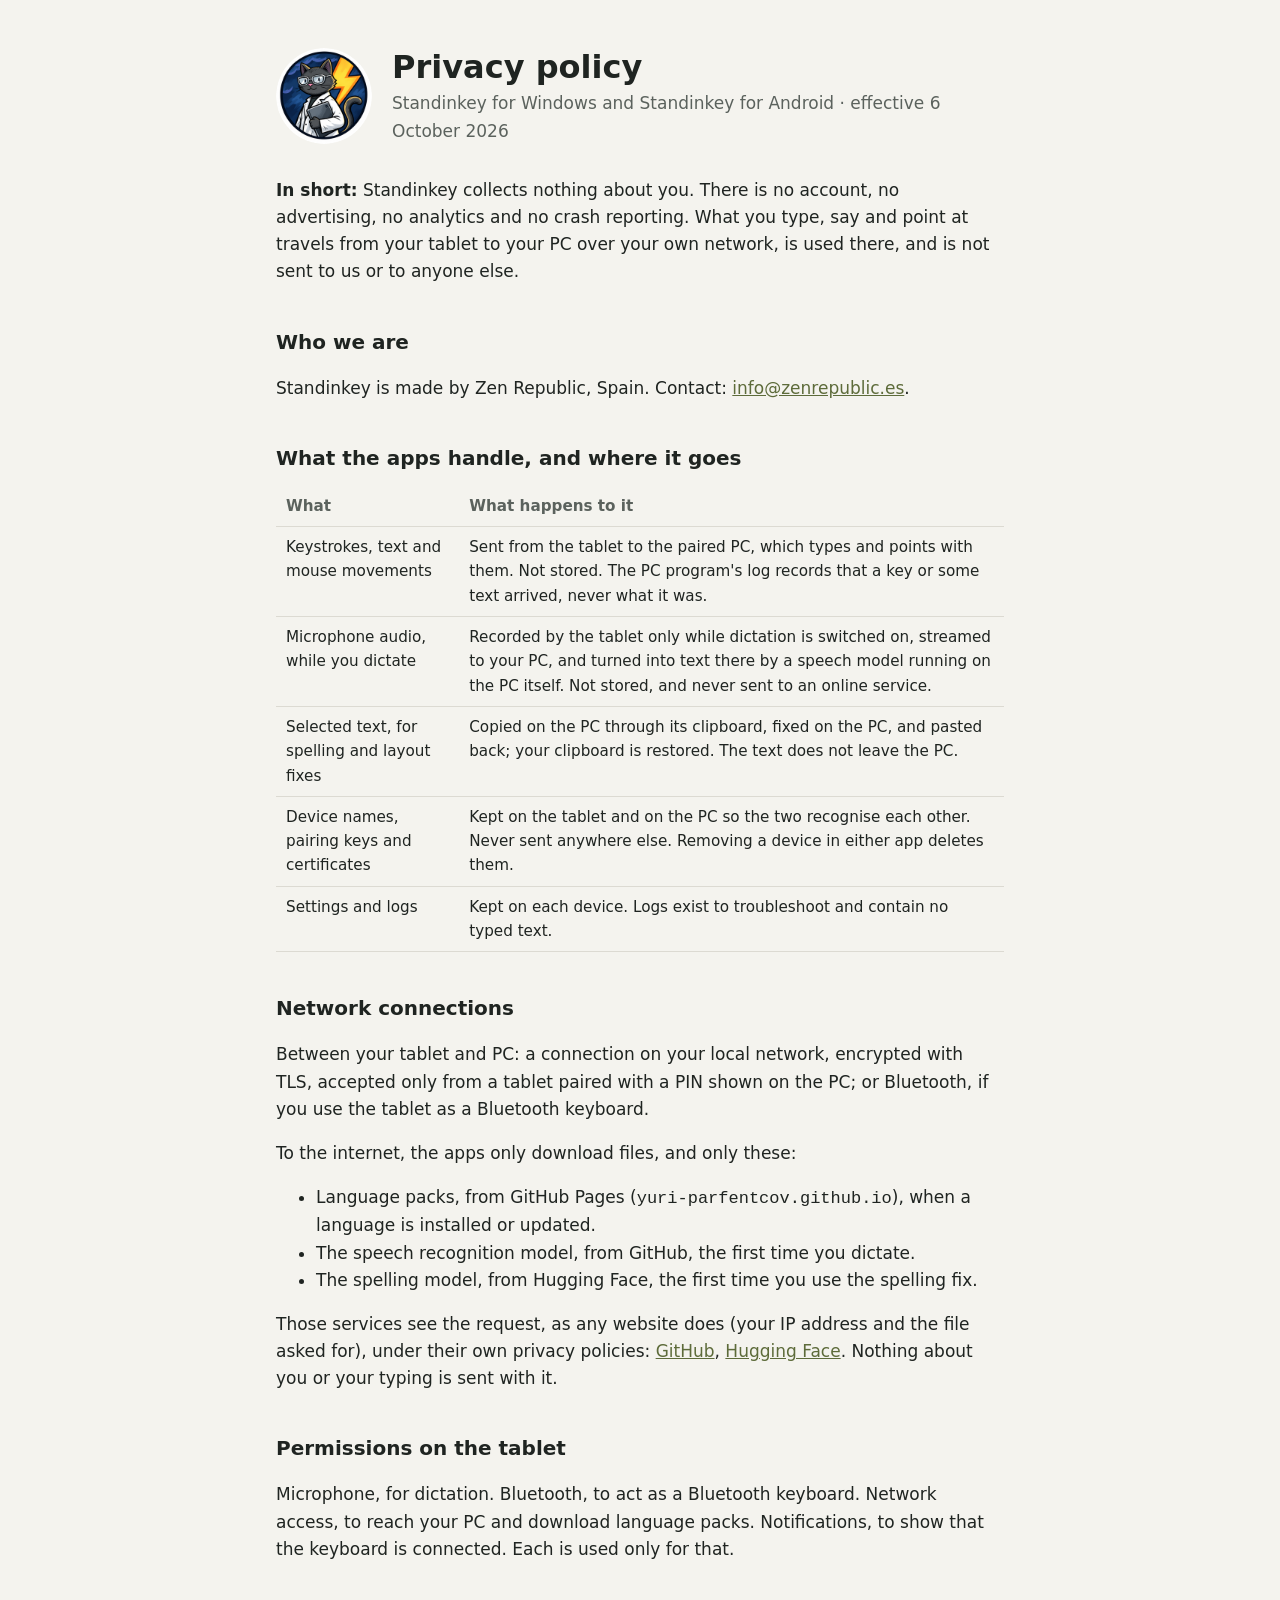
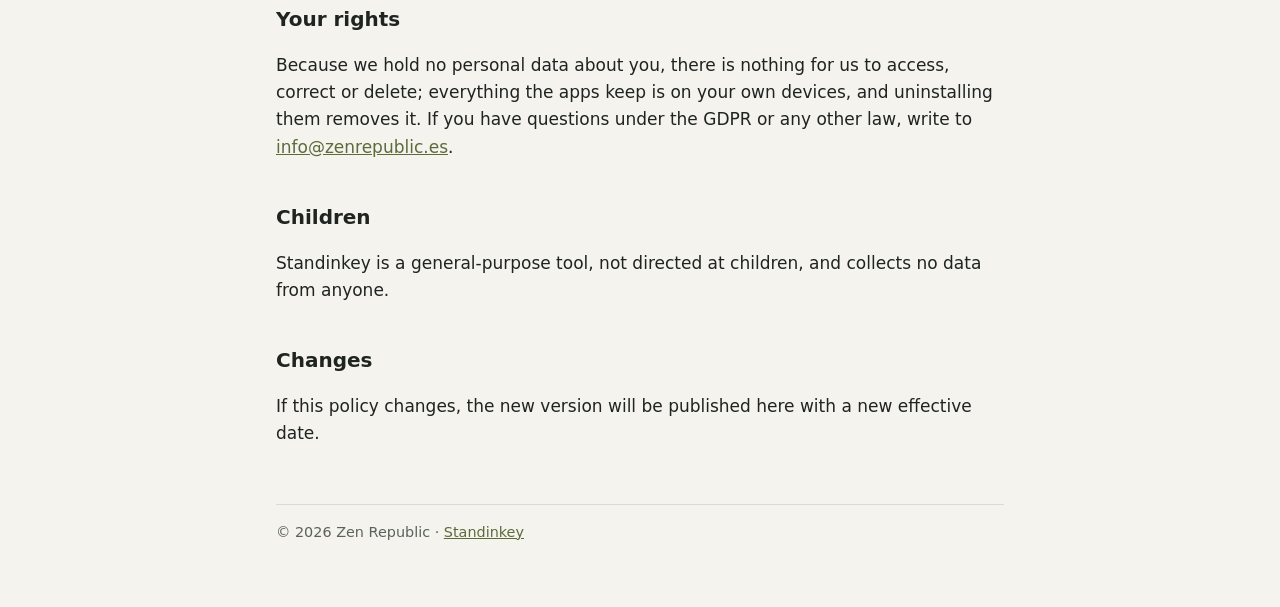
==== privacy.html @ 417d57b5 "Product page and privacy policy" ====
<!doctype html>
<html lang="en">
<head>
  <meta charset="utf-8">
  <meta name="viewport" content="width=device-width, initial-scale=1">
  <title>Standinkey Privacy</title>
  <meta name="description" content="What Standinkey does with what you type, say and point at.">
  <link rel="icon" href="logo.png">
  <link rel="stylesheet" href="style.css">
</head>
<body>
<main>
  <header>
    <img src="logo.png" alt="">
    <div>
      <h1>Privacy policy</h1>
      <p class="lede">Standinkey for Windows and Standinkey for Android · effective 6 October 2026</p>
    </div>
  </header>

  <p><strong>In short:</strong> Standinkey collects nothing about you. There is no account, no advertising,
    no analytics and no crash reporting. What you type, say and point at travels from your tablet to your PC
    over your own network, is used there, and is not sent to us or to anyone else.</p>

  <h2>Who we are</h2>
  <p>Standinkey is made by Zen Republic, Spain. Contact: <a href="mailto:info@zenrepublic.es">info@zenrepublic.es</a>.</p>

  <h2>What the apps handle, and where it goes</h2>
  <table>
    <tr><th>What</th><th>What happens to it</th></tr>
    <tr><td>Keystrokes, text and mouse movements</td>
      <td>Sent from the tablet to the paired PC, which types and points with them. Not stored. The PC program's
        log records that a key or some text arrived, never what it was.</td></tr>
    <tr><td>Microphone audio, while you dictate</td>
      <td>Recorded by the tablet only while dictation is switched on, streamed to your PC, and turned into text
        there by a speech model running on the PC itself. Not stored, and never sent to an online service.</td></tr>
    <tr><td>Selected text, for spelling and layout fixes</td>
      <td>Copied on the PC through its clipboard, fixed on the PC, and pasted back; your clipboard is restored.
        The text does not leave the PC.</td></tr>
    <tr><td>Device names, pairing keys and certificates</td>
      <td>Kept on the tablet and on the PC so the two recognise each other. Never sent anywhere else.
        Removing a device in either app deletes them.</td></tr>
    <tr><td>Settings and logs</td>
      <td>Kept on each device. Logs exist to troubleshoot and contain no typed text.</td></tr>
  </table>

  <h2>Network connections</h2>
  <p>Between your tablet and PC: a connection on your local network, encrypted with TLS, accepted only from a
    tablet paired with a PIN shown on the PC; or Bluetooth, if you use the tablet as a Bluetooth keyboard.</p>
  <p>To the internet, the apps only download files, and only these:</p>
  <ul>
    <li>Language packs, from GitHub Pages (<code>yuri-parfentcov.github.io</code>), when a language is installed or updated.</li>
    <li>The speech recognition model, from GitHub, the first time you dictate.</li>
    <li>The spelling model, from Hugging Face, the first time you use the spelling fix.</li>
  </ul>
  <p>Those services see the request, as any website does (your IP address and the file asked for), under their
    own privacy policies: <a href="https://docs.github.com/site-policy/privacy-policies/github-general-privacy-statement">GitHub</a>,
    <a href="https://huggingface.co/privacy">Hugging Face</a>. Nothing about you or your typing is sent with it.</p>

  <h2>Permissions on the tablet</h2>
  <p>Microphone, for dictation. Bluetooth, to act as a Bluetooth keyboard. Network access, to reach your PC and
    download language packs. Notifications, to show that the keyboard is connected. Each is used only for that.</p>

  <h2>Your rights</h2>
  <p>Because we hold no personal data about you, there is nothing for us to access, correct or delete; everything
    the apps keep is on your own devices, and uninstalling them removes it. If you have questions under the GDPR or
    any other law, write to <a href="mailto:info@zenrepublic.es">info@zenrepublic.es</a>.</p>

  <h2>Children</h2>
  <p>Standinkey is a general-purpose tool, not directed at children, and collects no data from anyone.</p>

  <h2>Changes</h2>
  <p>If this policy changes, the new version will be published here with a new effective date.</p>

  <footer>© 2026 Zen Republic · <a href="index.html">Standinkey</a></footer>
</main>
</body>
</html>
---- style.css ----
:root {
  --bg: #f4f3ee;
  --surface: #ffffff;
  --text: #1f2421;
  --muted: #5b625d;
  --accent: #5d6b3a;
  --accent-text: #ffffff;
  --border: #dcdad2;
}
@media (prefers-color-scheme: dark) {
  :root {
    --bg: #161917;
    --surface: #1f2421;
    --text: #e9ebe6;
    --muted: #a3aaa4;
    --accent: #a9bb78;
    --accent-text: #161917;
    --border: #343a36;
  }
}
* { box-sizing: border-box; }
body {
  margin: 0;
  background: var(--bg);
  color: var(--text);
  font: 17px/1.6 system-ui, -apple-system, "Segoe UI", Roboto, sans-serif;
}
main { max-width: 760px; margin: 0 auto; padding: 48px 16px 64px; }
header { display: flex; align-items: center; gap: 20px; margin-bottom: 32px; }
header img { width: 96px; height: 96px; border-radius: 50%; flex: none; }
h1 { font-size: 2rem; line-height: 1.2; margin: 0; }
h2 { font-size: 1.25rem; margin: 40px 0 8px; }
p, li { color: var(--text); }
.lede { color: var(--muted); margin: 4px 0 0; }
.cards { display: grid; grid-template-columns: repeat(auto-fit, minmax(240px, 1fr)); gap: 16px; margin: 24px 0; }
.card { background: var(--surface); border: 1px solid var(--border); border-radius: 14px; padding: 20px; }
.card h3 { margin: 0 0 6px; font-size: 1.05rem; }
.card p { margin: 0; color: var(--muted); font-size: 0.95rem; }
a { color: var(--accent); }
.button {
  display: inline-block; background: var(--accent); color: var(--accent-text);
  text-decoration: none; padding: 10px 18px; border-radius: 999px; font-weight: 600;
}
footer { margin-top: 56px; padding-top: 16px; border-top: 1px solid var(--border); color: var(--muted); font-size: 0.9rem; }
table { width: 100%; border-collapse: collapse; margin: 12px 0; font-size: 0.95rem; }
th, td { text-align: left; vertical-align: top; padding: 8px 10px; border-bottom: 1px solid var(--border); }
th { color: var(--muted); font-weight: 600; }
@media (max-width: 520px) {
  header { flex-direction: column; align-items: flex-start; }
  table { display: block; overflow-x: auto; }
}
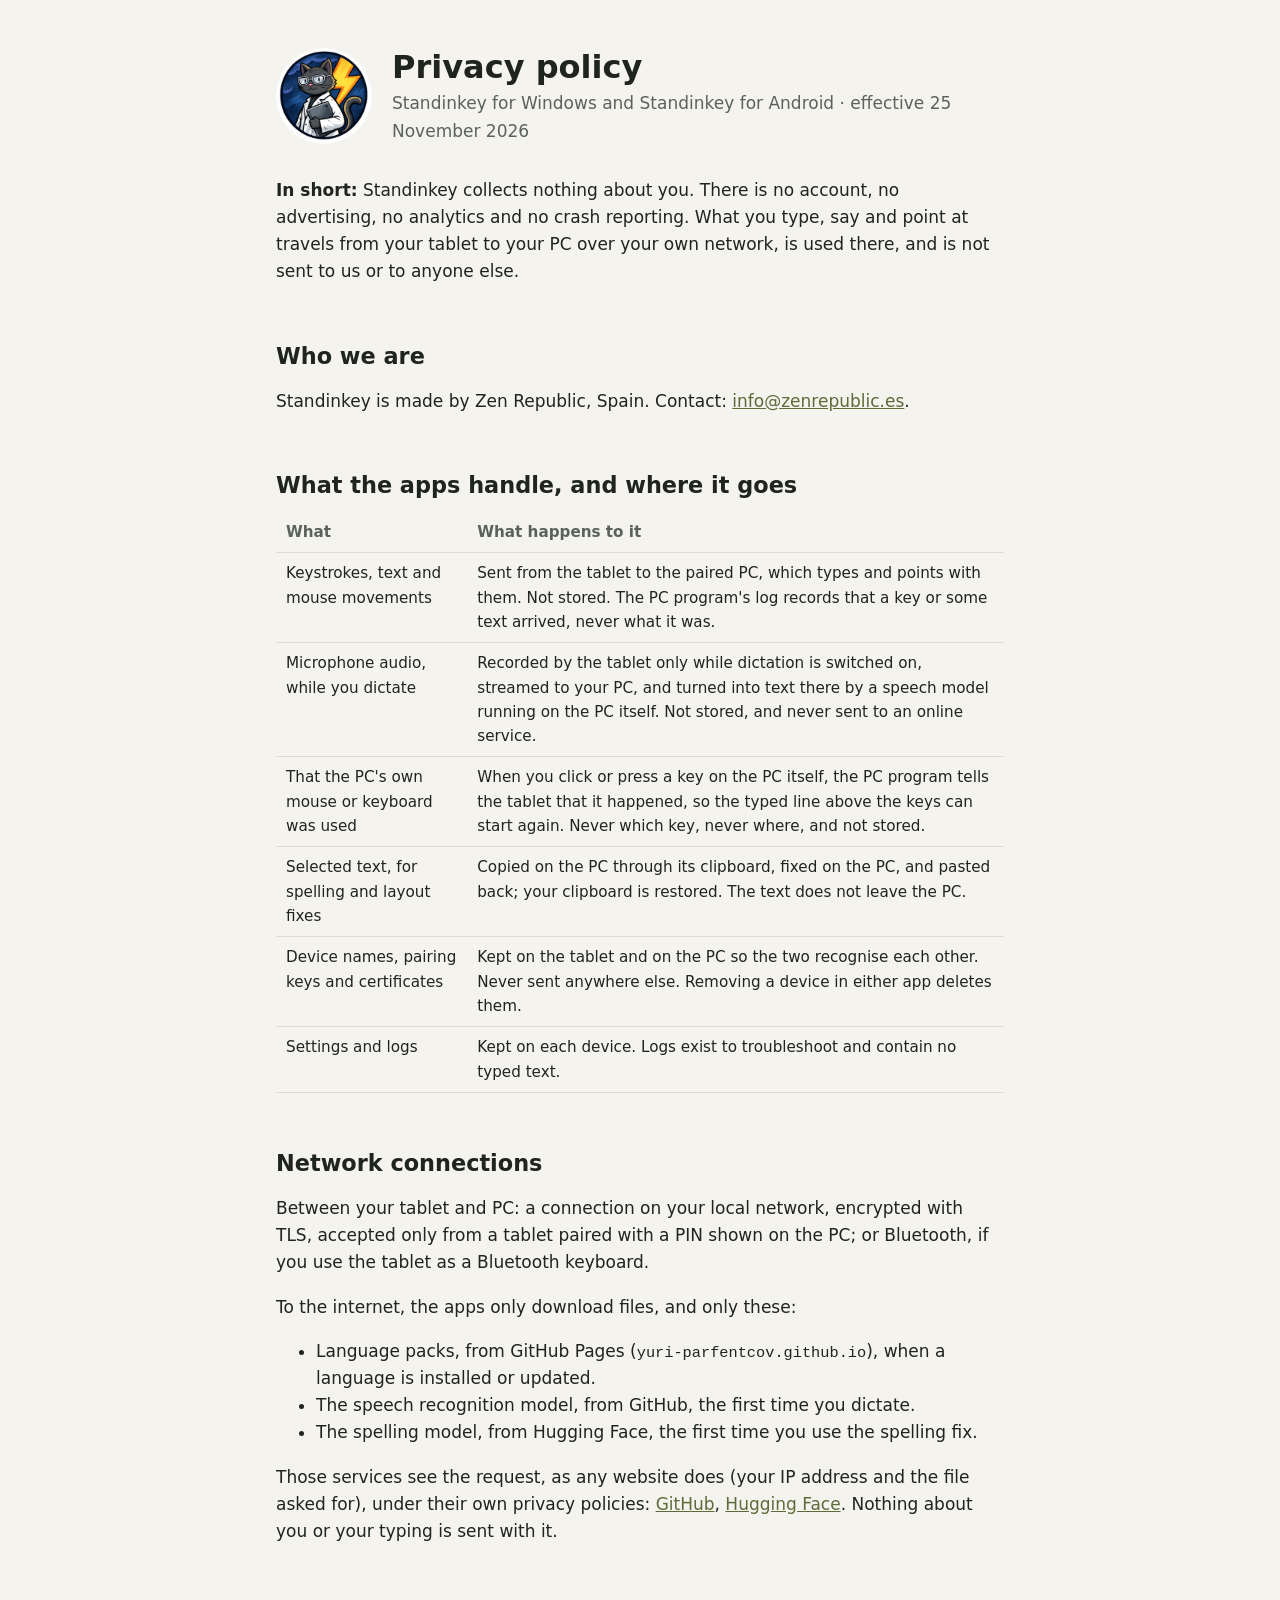
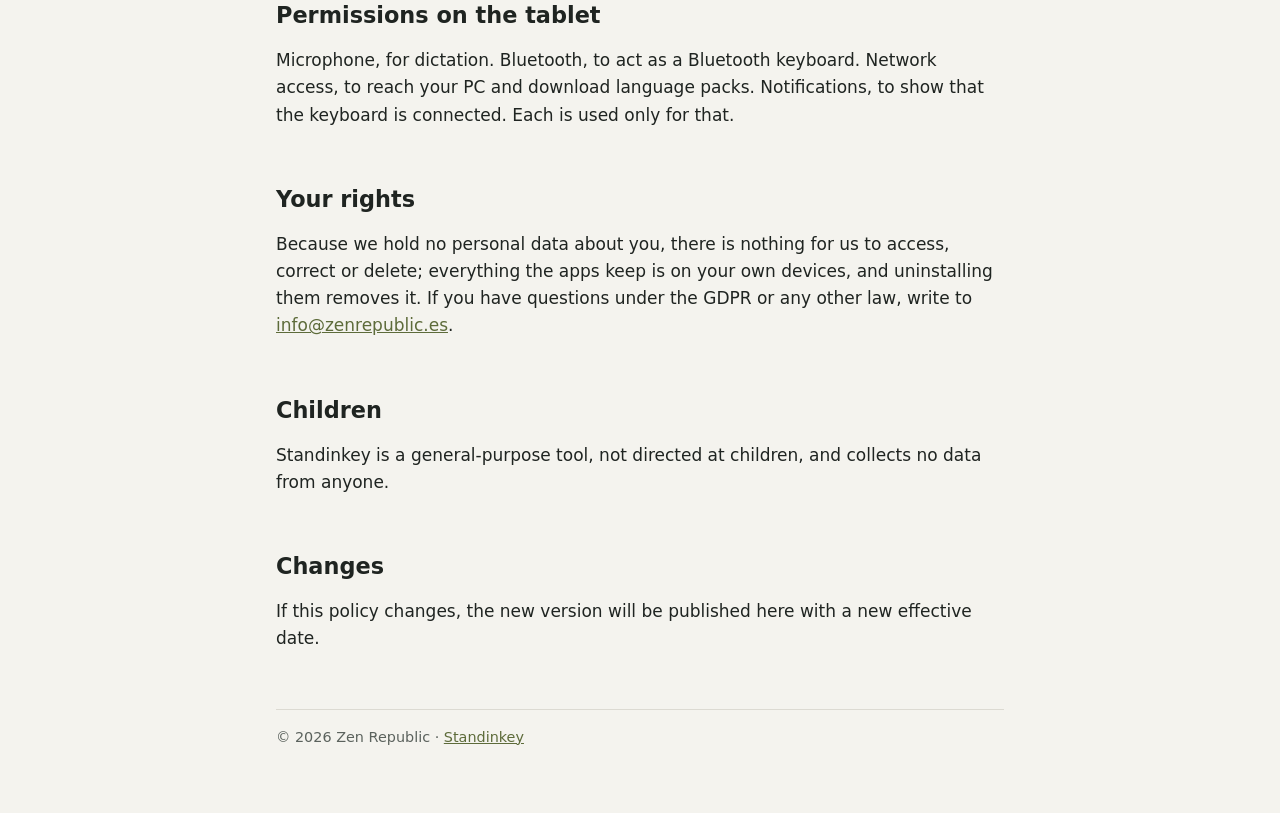
==== commit 0cafd834: "Privacy policy: the PC's own mouse and keyboard Co-Authored-By: Claude Opus 5.5 <noreply@anthropic.c" ====
--- a/privacy.html
+++ b/privacy.html
@@ -14,7 +14,7 @@
     <img src="logo.png" alt="">
     <div>
       <h1>Privacy policy</h1>
-      <p class="lede">Standinkey for Windows and Standinkey for Android · effective 6 October 2026</p>
+      <p class="lede">Standinkey for Windows and Standinkey for Android · effective 25 November 2026</p>
     </div>
   </header>
 
@@ -34,6 +34,9 @@
     <tr><td>Microphone audio, while you dictate</td>
       <td>Recorded by the tablet only while dictation is switched on, streamed to your PC, and turned into text
         there by a speech model running on the PC itself. Not stored, and never sent to an online service.</td></tr>
+    <tr><td>That the PC's own mouse or keyboard was used</td>
+      <td>When you click or press a key on the PC itself, the PC program tells the tablet that it happened, so
+        the typed line above the keys can start again. Never which key, never where, and not stored.</td></tr>
     <tr><td>Selected text, for spelling and layout fixes</td>
       <td>Copied on the PC through its clipboard, fixed on the PC, and pasted back; your clipboard is restored.
         The text does not leave the PC.</td></tr>
--- a/style.css
+++ b/style.css
@@ -5,7 +5,10 @@
   --muted: #5b625d;
   --accent: #5d6b3a;
   --accent-text: #ffffff;
+  --accent-soft: #e6ead9;
   --border: #dcdad2;
+  --wifi: #3d6fb4;
+  --bt: #8a5a9e;
 }
 @media (prefers-color-scheme: dark) {
   :root {
@@ -15,10 +18,14 @@
     --muted: #a3aaa4;
     --accent: #a9bb78;
     --accent-text: #161917;
+    --accent-soft: #2a3122;
     --border: #343a36;
+    --wifi: #7fa8e0;
+    --bt: #c39ad6;
   }
 }
 * { box-sizing: border-box; }
+html { scroll-behavior: smooth; }
 body {
   margin: 0;
   background: var(--bg);
@@ -29,13 +36,20 @@
 header { display: flex; align-items: center; gap: 20px; margin-bottom: 32px; }
 header img { width: 96px; height: 96px; border-radius: 50%; flex: none; }
 h1 { font-size: 2rem; line-height: 1.2; margin: 0; }
-h2 { font-size: 1.25rem; margin: 40px 0 8px; }
+h2 { font-size: 1.4rem; line-height: 1.3; margin: 56px 0 8px; scroll-margin-top: 16px; }
+h3 { font-size: 1.08rem; margin: 28px 0 4px; }
 p, li { color: var(--text); }
 .lede { color: var(--muted); margin: 4px 0 0; }
-.cards { display: grid; grid-template-columns: repeat(auto-fit, minmax(240px, 1fr)); gap: 16px; margin: 24px 0; }
+.muted { color: var(--muted); }
+.cards { display: grid; grid-template-columns: repeat(auto-fit, minmax(220px, 1fr)); gap: 16px; margin: 24px 0; }
 .card { background: var(--surface); border: 1px solid var(--border); border-radius: 14px; padding: 20px; }
 .card h3 { margin: 0 0 6px; font-size: 1.05rem; }
 .card p { margin: 0; color: var(--muted); font-size: 0.95rem; }
+.card.wifi { border-top: 4px solid var(--wifi); }
+.card.bt { border-top: 4px solid var(--bt); }
+.card.both { border-top: 4px solid var(--accent); }
+.card ul { margin: 8px 0 0; padding-left: 18px; color: var(--muted); font-size: 0.93rem; }
+.card li { color: var(--muted); }
 a { color: var(--accent); }
 .button {
   display: inline-block; background: var(--accent); color: var(--accent-text);
@@ -45,7 +59,70 @@
 table { width: 100%; border-collapse: collapse; margin: 12px 0; font-size: 0.95rem; }
 th, td { text-align: left; vertical-align: top; padding: 8px 10px; border-bottom: 1px solid var(--border); }
 th { color: var(--muted); font-weight: 600; }
+td.y { color: var(--accent); font-weight: 600; white-space: nowrap; }
+td.n { color: var(--muted); white-space: nowrap; }
+
+nav.toc { background: var(--surface); border: 1px solid var(--border); border-radius: 14px; padding: 14px 20px; margin: 24px 0; }
+nav.toc ol { margin: 0; padding-left: 20px; columns: 2 220px; column-gap: 32px; }
+nav.toc li { margin: 2px 0; }
+
+figure { margin: 24px 0; }
+figure.wide, .cards.wide { margin-left: calc(50% - min(48vw, 520px)); margin-right: calc(50% - min(48vw, 520px)); }
+figure img { display: block; width: 100%; height: auto; border-radius: 12px; border: 1px solid var(--border); }
+figure.narrow img { max-width: 560px; margin: 0 auto; }
+figcaption { color: var(--muted); font-size: 0.9rem; margin-top: 8px; text-align: center; }
+figure.wide figcaption { max-width: 760px; margin-left: auto; margin-right: auto; padding: 0 16px; }
+
+.diagram { background: var(--surface); border: 1px solid var(--border); border-radius: 14px; padding: 16px; }
+.diagram svg { display: block; width: 100%; height: auto; }
+.diagram text { fill: var(--text); font: 15px system-ui, -apple-system, "Segoe UI", Roboto, sans-serif; }
+.diagram .small { fill: var(--muted); font-size: 13px; }
+.diagram .box { fill: var(--bg); stroke: var(--border); stroke-width: 1.5; }
+.diagram .wifi { stroke: var(--wifi); fill: none; stroke-width: 3; }
+.diagram .bt { stroke: var(--bt); fill: none; stroke-width: 3; stroke-dasharray: 8 6; }
+.diagram .wifi-t { fill: var(--wifi); font-weight: 600; }
+.diagram .bt-t { fill: var(--bt); font-weight: 600; }
+
+.callout { background: var(--accent-soft); border-radius: 12px; padding: 14px 18px; margin: 20px 0; }
+.callout p { margin: 0; }
+
+details { background: var(--surface); border: 1px solid var(--border); border-radius: 12px; margin: 10px 0; }
+details > summary { cursor: pointer; padding: 12px 16px; font-weight: 600; list-style: none; position: relative; padding-right: 40px; }
+details > summary::-webkit-details-marker { display: none; }
+details > summary::after { content: "+"; position: absolute; right: 16px; top: 10px; color: var(--muted); font-weight: 400; font-size: 1.2rem; }
+details[open] > summary::after { content: "–"; }
+details > div { padding: 0 16px 12px; }
+details > div p { margin: 8px 0; }
+.tag { display: inline-block; font-size: 0.75rem; font-weight: 600; border-radius: 999px; padding: 1px 8px; margin-left: 6px; vertical-align: 2px; }
+.tag.wifi { background: color-mix(in srgb, var(--wifi) 18%, transparent); color: var(--wifi); }
+.tag.bt { background: color-mix(in srgb, var(--bt) 18%, transparent); color: var(--bt); }
+
+kbd { font: 0.88em ui-monospace, Consolas, monospace; background: var(--surface); border: 1px solid var(--border); border-bottom-width: 2px; border-radius: 5px; padding: 0 5px; }
+code { font: 0.9em ui-monospace, Consolas, monospace; }
+pre { background: var(--surface); border: 1px solid var(--border); border-radius: 10px; padding: 12px 16px; overflow-x: auto; font-size: 0.9rem; }
+
 @media (max-width: 520px) {
   header { flex-direction: column; align-items: flex-start; }
   table { display: block; overflow-x: auto; }
+  figure.wide, .cards.wide { margin-left: 0; margin-right: 0; }
 }
+
+figure.strips { background: var(--surface); border: 1px solid var(--border); border-radius: 14px; padding: 18px 18px 12px; }
+.strip {
+  --key: #d9dde3; --ink: #3a4048; --accent: #5d6b3a;
+  font: 22px/44px ui-monospace, "Cascadia Mono", Consolas, monospace; color: var(--ink);
+  background: var(--key); border: 1px solid #b9bec6; border-radius: 10px;
+  height: 46px; padding: 0 12px; white-space: pre; overflow: hidden; margin-top: 6px;
+}
+.strip .faint { opacity: 0.35; }
+.strip .last { color: var(--accent); font-weight: 700; }
+.strip .sel { background: color-mix(in srgb, var(--accent) 35%, transparent); }
+.strip .caret { display: inline-block; width: 2px; height: 26px; margin: 0 -1px; background: var(--ink); vertical-align: -5px; }
+figure.strips figcaption { text-align: left; margin: 6px 0 14px; }
+figure.strips figcaption.note { font-style: italic; margin-bottom: 0; }
+@media (prefers-color-scheme: dark) {
+  .strip { --key: #3a3f46; --ink: #e3e6ea; --accent: #b5c77f; border-color: #50565e; }
+}
+@media (max-width: 520px) {
+  .strip { font-size: 15px; }
+}
